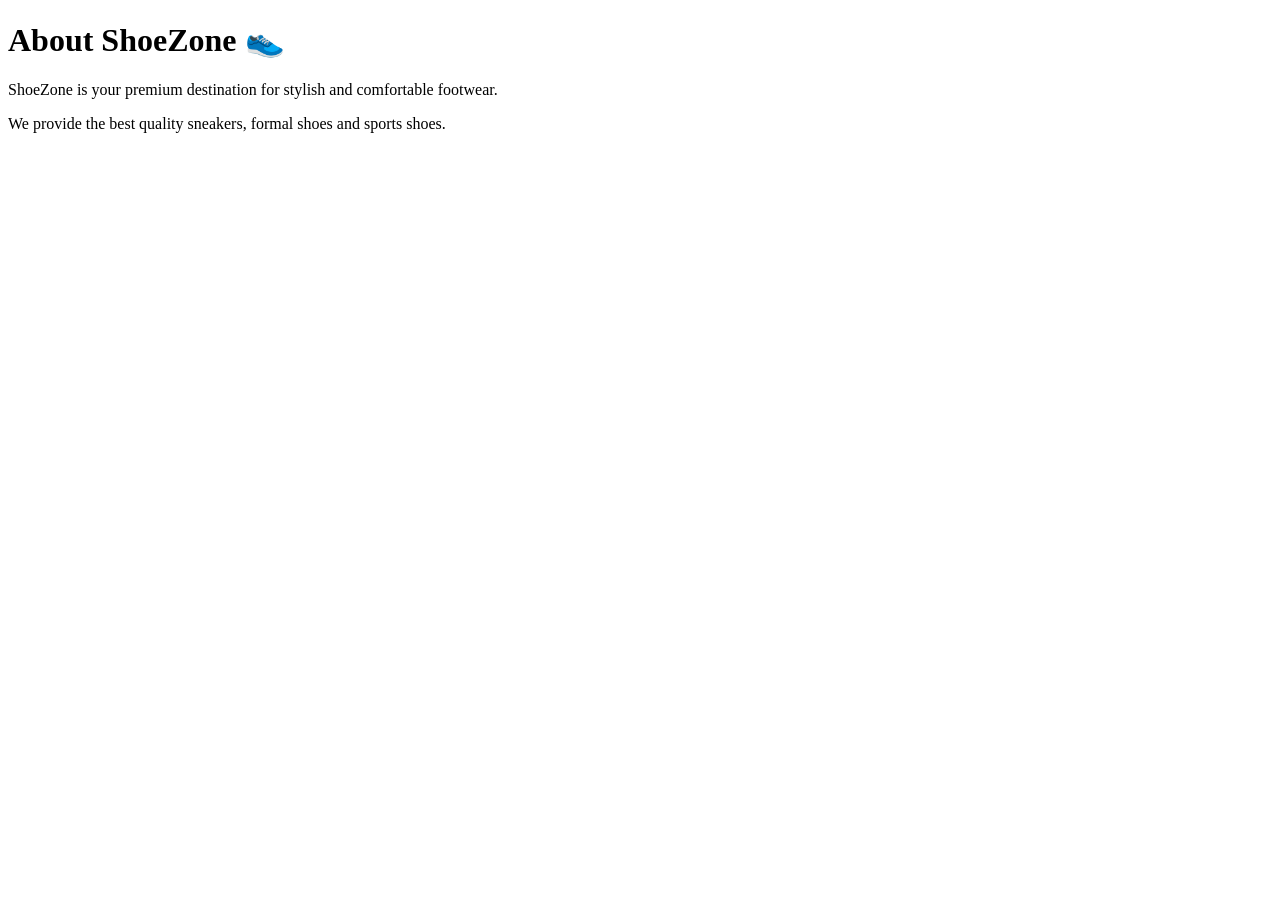
==== about.html @ 3f66221a "Add files via upload" ====
<!DOCTYPE html>

<html>
<head>
<title>About Us</title>
<link rel="stylesheet" href="style.css">
</head>

<body>

<div class="container">

<h1>About ShoeZone 👟</h1>

<p>
ShoeZone is your premium destination for stylish and comfortable footwear.
</p>

<p>
We provide the best quality sneakers, formal shoes and sports shoes.
</p>

</div>

</body>
</html>
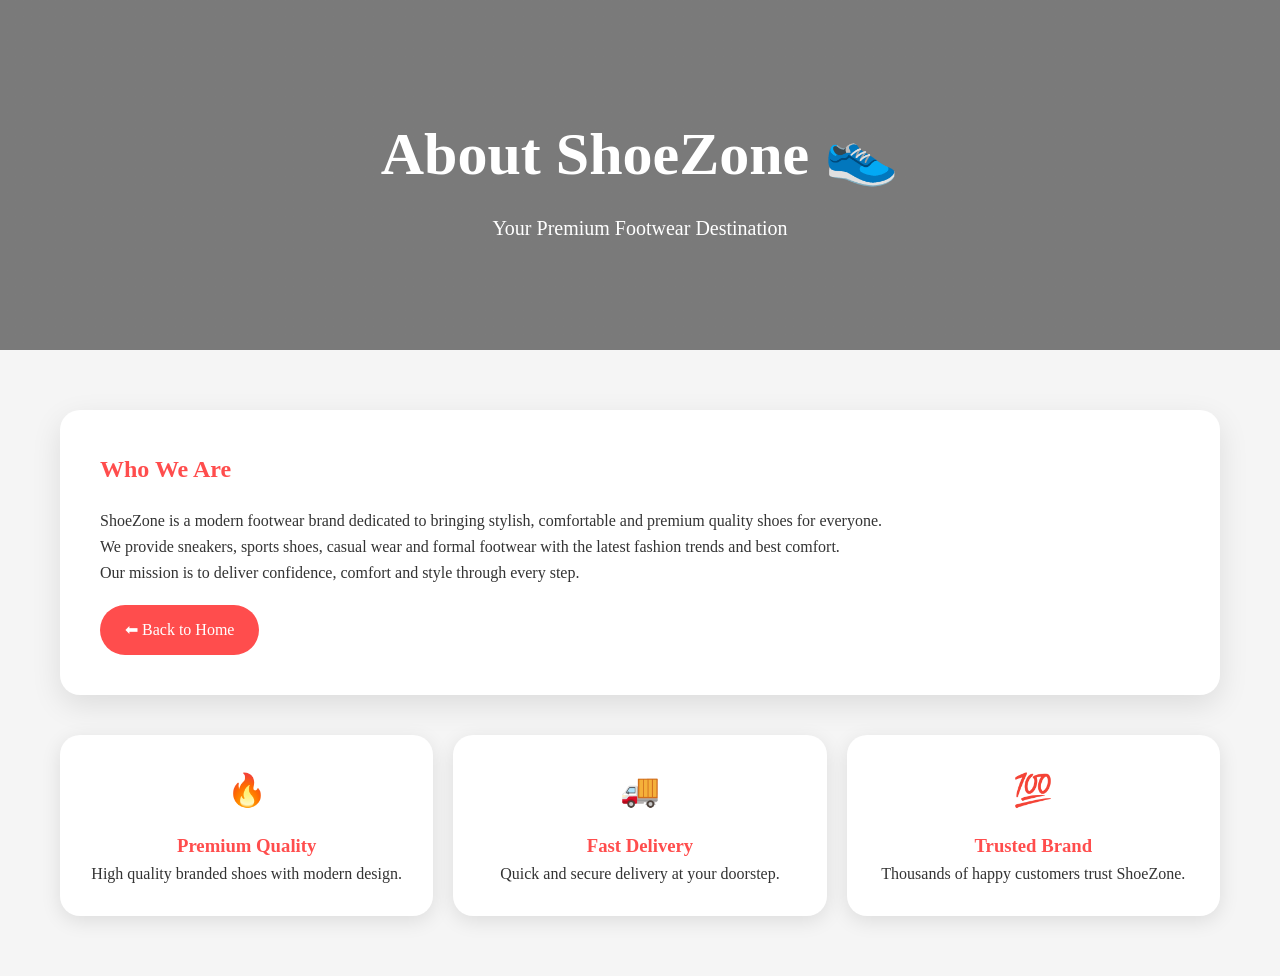
==== commit 59c6ff76: "Update about.html" ====
--- a/about.html
+++ b/about.html
@@ -1,24 +1,191 @@
 <!DOCTYPE html>
 
-<html>
+<html lang="en">
 <head>
-<title>About Us</title>
+<meta charset="UTF-8">
+<meta name="viewport" content="width=device-width, initial-scale=1.0">
+<title>About Us - ShoeZone</title>
+
 <link rel="stylesheet" href="style.css">
+
+<style>
+
+body{
+font-family:'Segoe UI';
+margin:0;
+padding:0;
+background:#f5f5f5;
+color:#333;
+}
+
+/* HERO */
+.about-hero{
+height:350px;
+background:linear-gradient(rgba(0,0,0,0.5),rgba(0,0,0,0.5)),
+url('https://images.unsplash.com/photo-1542291026-7eec264c27ff?q=80&w=1200');
+background-size:cover;
+background-position:center;
+display:flex;
+justify-content:center;
+align-items:center;
+text-align:center;
+color:white;
+}
+
+.about-hero h1{
+font-size:60px;
+margin-bottom:10px;
+}
+
+.about-hero p{
+font-size:20px;
+}
+
+/* MAIN */
+.about-container{
+max-width:1200px;
+margin:auto;
+padding:60px 20px;
+}
+
+/* BOX */
+.about-box{
+background:white;
+padding:40px;
+border-radius:20px;
+box-shadow:0 10px 30px rgba(0,0,0,0.1);
+margin-bottom:40px;
+}
+
+.about-box h2{
+color:#ff4d4d;
+margin-bottom:20px;
+}
+
+/* FEATURES */
+.features{
+display:grid;
+grid-template-columns:repeat(auto-fit,minmax(250px,1fr));
+gap:20px;
+}
+
+.feature-card{
+background:white;
+padding:30px;
+border-radius:20px;
+text-align:center;
+box-shadow:0 5px 20px rgba(0,0,0,0.1);
+transition:.3s;
+}
+
+.feature-card:hover{
+transform:translateY(-10px);
+}
+
+.feature-card h3{
+margin-top:15px;
+color:#ff4d4d;
+}
+
+/* BUTTON */
+.back-btn{
+display:inline-block;
+margin-top:20px;
+padding:12px 25px;
+background:#ff4d4d;
+color:white;
+text-decoration:none;
+border-radius:30px;
+transition:.3s;
+}
+
+.back-btn:hover{
+background:#e63c3c;
+}
+
+</style>
+
 </head>
 
 <body>
 
-<div class="container">
+<!-- HERO -->
+
+<section class="about-hero">
+
+<div>
 
 <h1>About ShoeZone 👟</h1>
 
+<p>Your Premium Footwear Destination</p>
+
+</div>
+
+</section>
+
+<!-- CONTENT -->
+
+<div class="about-container">
+
+<div class="about-box">
+
+<h2>Who We Are</h2>
+
 <p>
-ShoeZone is your premium destination for stylish and comfortable footwear.
+ShoeZone is a modern footwear brand dedicated to bringing stylish,
+comfortable and premium quality shoes for everyone.
 </p>
 
 <p>
-We provide the best quality sneakers, formal shoes and sports shoes.
+We provide sneakers, sports shoes, casual wear and formal footwear
+with the latest fashion trends and best comfort.
 </p>
+
+<p>
+Our mission is to deliver confidence, comfort and style through every step.
+</p>
+
+<a href="index.html" class="back-btn">
+⬅ Back to Home
+</a>
+
+</div>
+
+<!-- FEATURES -->
+
+<div class="features">
+
+<div class="feature-card">
+
+<h1>🔥</h1>
+
+<h3>Premium Quality</h3>
+
+<p>High quality branded shoes with modern design.</p>
+
+</div>
+
+<div class="feature-card">
+
+<h1>🚚</h1>
+
+<h3>Fast Delivery</h3>
+
+<p>Quick and secure delivery at your doorstep.</p>
+
+</div>
+
+<div class="feature-card">
+
+<h1>💯</h1>
+
+<h3>Trusted Brand</h3>
+
+<p>Thousands of happy customers trust ShoeZone.</p>
+
+</div>
+
+</div>
 
 </div>
 
--- a/style.css
+++ b/style.css
@@ -0,0 +1,496 @@
+* {
+    margin: 0;
+    padding: 0;
+    box-sizing: border-box;
+}
+
+body {
+    font-family: 'Arial', sans-serif;
+    line-height: 1.6;
+    color: #333;
+}
+
+.container {
+    max-width: 1200px;
+    margin: 0 auto;
+    padding: 0 20px;
+}
+
+/* Header */
+.header {
+    background: #fff;
+    box-shadow: 0 2px 10px rgba(0,0,0,0.1);
+    position: fixed;
+    top: 0;
+    width: 100%;
+    z-index: 1000;
+}
+
+.nav {
+    display: flex;
+    justify-content: space-between;
+    align-items: center;
+    padding: 1rem 0;
+}
+
+.logo {
+    font-size: 1.8rem;
+    font-weight: bold;
+    color: #e74c3c;
+    text-decoration: none;
+}
+
+.nav-menu {
+    display: flex;
+    list-style: none;
+    gap: 2rem;
+}
+
+.nav-link {
+    text-decoration: none;
+    color: #333;
+    font-weight: 500;
+    transition: color 0.3s;
+}
+
+.nav-link:hover {
+    color: #e74c3c;
+}
+
+.header-actions {
+    display: flex;
+    gap: 1rem;
+    align-items: center;
+}
+
+.cart-icon {
+    position: relative;
+    font-size: 1.5rem;
+    cursor: pointer;
+    color: #333;
+}
+
+.cart-count {
+    position: absolute;
+    top: -8px;
+    right: -8px;
+    background: #e74c3c;
+    color: white;
+    border-radius: 50%;
+    width: 20px;
+    height: 20px;
+    display: flex;
+    align-items: center;
+    justify-content: center;
+    font-size: 0.8rem;
+}
+
+/* Search Overlay */
+.search-overlay {
+    position: fixed;
+    top: 0;
+    left: 0;
+    width: 100%;
+    height: 100%;
+    background: rgba(0,0,0,0.8);
+    display: none;
+    z-index: 2000;
+    align-items: center;
+    justify-content: center;
+}
+
+.search-container {
+    position: relative;
+    width: 90%;
+    max-width: 500px;
+}
+
+#searchInput {
+    width: 100%;
+    padding: 1rem 3rem 1rem 1rem;
+    font-size: 1.2rem;
+    border: none;
+    border-radius: 50px;
+    outline: none;
+}
+
+.close-search {
+    position: absolute;
+    right: 10px;
+    top: 50%;
+    transform: translateY(-50%);
+    background: none;
+    border: none;
+    font-size: 1.5rem;
+    color: white;
+    cursor: pointer;
+}
+
+/* Hero Section */
+.hero {
+    height: 100vh;
+    background: linear-gradient(135deg, #667eea 0%, #764ba2 100%);
+    display: flex;
+    align-items: center;
+    justify-content: center;
+    text-align: center;
+    color: white;
+    margin-top: 80px;
+}
+
+.hero-content h1 {
+    font-size: 4rem;
+    margin-bottom: 1rem;
+    animation: fadeInUp 1s ease;
+}
+
+.hero-content p {
+    font-size: 1.5rem;
+    margin-bottom: 2rem;
+    animation: fadeInUp 1s ease 0.2s both;
+}
+
+.cta-btn {
+    display: inline-block;
+    background: #e74c3c;
+    color: white;
+    padding: 1rem 2rem;
+    text-decoration: none;
+    border-radius: 50px;
+    font-size: 1.2rem;
+    font-weight: bold;
+    transition: transform 0.3s, box-shadow 0.3s;
+    animation: fadeInUp 1s ease 0.4s both;
+}
+
+.cta-btn:hover {
+    transform: translateY(-3px);
+    box-shadow: 0 10px 30px rgba(231,76,60,0.4);
+}
+
+/* Products Section */
+.section {
+    padding: 5rem 0;
+}
+
+.section-title {
+    text-align: center;
+    font-size: 3rem;
+    margin-bottom: 3rem;
+    color: #333;
+}
+
+.filters {
+    display: flex;
+    justify-content: center;
+    gap: 1rem;
+    margin-bottom: 3rem;
+    flex-wrap: wrap;
+}
+
+.filter-btn {
+    padding: 0.8rem 1.5rem;
+    border: 2px solid #e74c3c;
+    background: transparent;
+    color: #e74c3c;
+    border-radius: 50px;
+    cursor: pointer;
+    font-weight: 500;
+    transition: all 0.3s;
+}
+
+.filter-btn.active,
+.filter-btn:hover {
+    background: #e74c3c;
+    color: white;
+}
+
+.products-grid {
+    display: grid;
+    grid-template-columns: repeat(auto-fit, minmax(300px, 1fr));
+    gap: 2rem;
+}
+
+.product-card {
+    background: white;
+    border-radius: 20px;
+    overflow: hidden;
+    box-shadow: 0 10px 30px rgba(0,0,0,0.1);
+    transition: transform 0.3s, box-shadow 0.3s;
+    cursor: pointer;
+}
+
+.product-card:hover {
+    transform: translateY(-10px);
+    box-shadow: 0 20px 40px rgba(0,0,0,0.2);
+}
+
+.product-image {
+    height: 250px;
+    overflow: hidden;
+    position: relative;
+}
+
+.product-image img {
+    width: 100%;
+    height: 100%;
+    object-fit: cover;
+    transition: transform 0.3s;
+}
+
+.product-card:hover .product-image img {
+    transform: scale(1.1);
+}
+
+.product-info {
+    padding: 1.5rem;
+}
+
+.product-category {
+    color: #e74c3c;
+    text-transform: uppercase;
+    font-size: 0.8rem;
+    font-weight: bold;
+    letter-spacing: 1px;
+}
+
+.product-name {
+    font-size: 1.5rem;
+    margin: 0.5rem 0;
+    color: #333;
+}
+
+.product-price {
+    font-size: 1.8rem;
+    font-weight: bold;
+    color: #e74c3c;
+}
+
+.add-to-cart {
+    width: 100%;
+    padding: 1rem;
+    background: #e74c3c;
+    color: white;
+    border: none;
+    border-radius: 10px;
+    font-size: 1rem;
+    font-weight: bold;
+    cursor: pointer;
+    margin-top: 1rem;
+    transition: background 0.3s;
+}
+
+.add-to-cart:hover {
+    background: #c0392b;
+}
+
+/* Cart Modal */
+.cart-modal {
+    position: fixed;
+    top: 0;
+    left: 0;
+    width: 100%;
+    height: 100%;
+    background: rgba(0,0,0,0.8);
+    display: none;
+    z-index: 3000;
+    align-items: center;
+    justify-content: center;
+}
+
+.cart-container {
+    background: white;
+    width: 90%;
+    max-width: 600px;
+    max-height: 80vh;
+    border-radius: 20px;
+    overflow: hidden;
+}
+
+.cart-header {
+    display: flex;
+    justify-content: space-between;
+    align-items: center;
+    padding: 1.5rem;
+    border-bottom: 1px solid #eee;
+}
+
+.close-cart {
+    background: none;
+    border: none;
+    font-size: 1.5rem;
+    cursor: pointer;
+}
+
+.cart-items {
+    padding: 1.5rem;
+    max-height: 400px;
+    overflow-y: auto;
+}
+
+.cart-item {
+    display: flex;
+    gap: 1rem;
+    padding: 1rem 0;
+    border-bottom: 1px solid #eee;
+}
+
+.cart-item img {
+    width: 80px;
+    height: 80px;
+    object-fit: cover;
+    border-radius: 10px;
+}
+
+.cart-item-info h4 {
+    margin-bottom: 0.5rem;
+}
+
+.cart-item-info p {
+    color: #666;
+    margin-bottom: 0.5rem;
+}
+
+.remove-item {
+    background: #e74c3c;
+    color: white;
+    border: none;
+    padding: 0.3rem 0.8rem;
+    border-radius: 5px;
+    cursor: pointer;
+    font-size: 0.8rem;
+}
+
+.cart-footer {
+    padding: 1.5rem;
+    border-top: 1px solid #eee;
+}
+
+.cart-total {
+    font-size: 1.5rem;
+    font-weight: bold;
+    margin-bottom: 1rem;
+    text-align: right;
+}
+
+.checkout-btn {
+    width: 100%;
+    padding: 1rem;
+    background: #27ae60;
+    color: white;
+    border: none;
+    border-radius: 10px;
+    font-size: 1.1rem;
+    font-weight: bold;
+    cursor: pointer;
+}
+
+/* Footer */
+.footer {
+    background: #333;
+    color: white;
+    padding: 3rem 0 1rem;
+}
+
+.footer-content {
+    display: grid;
+    grid-template-columns: repeat(auto-fit, minmax(250px, 1fr));
+    gap: 2rem;
+    margin-bottom: 2rem;
+}
+
+.footer-section h3,
+.footer-section h4 {
+    margin-bottom: 1rem;
+}
+
+.footer-section ul {
+    list-style: none;
+}
+
+.footer-section ul li {
+    margin-bottom: 0.5rem;
+}
+
+.footer-section a {
+    color: #ccc;
+    text-decoration: none;
+    transition: color 0.3s;
+}
+
+.footer-section a:hover {
+    color: #e74c3c;
+}
+
+.footer-bottom {
+    text-align: center;
+    padding-top: 2rem;
+    border-top: 1px solid #555;
+    color: #ccc;
+}
+
+/* Animations */
+@keyframes fadeInUp {
+    from {
+        opacity: 0;
+        transform: translateY(30px);
+    }
+    to {
+        opacity: 1;
+        transform: translateY(0);
+    }
+}
+
+/* Responsive */
+@media (max-width: 768px) {
+    .nav-menu {
+        display: none;
+    }
+    
+    .hero-content h1 {
+        font-size: 2.5rem;
+    }
+    
+    .section-title {
+        font-size: 2rem;
+    }
+}
+.container{
+max-width:1200px;
+margin:auto;
+padding:100px 20px;
+}
+
+.product-grid{
+display:flex;
+gap:20px;
+flex-wrap:wrap;
+justify-content:center;
+}
+
+.product-card{
+background:white;
+padding:20px;
+border-radius:15px;
+box-shadow:0 5px 15px rgba(0,0,0,0.1);
+text-align:center;
+width:250px;
+}
+
+.product-card img{
+width:100%;
+border-radius:10px;
+}
+
+button{
+background:#ff4d4d;
+color:white;
+padding:10px 20px;
+border:none;
+border-radius:20px;
+cursor:pointer;
+}
+
+.checkout-btn{
+margin-top:20px;
+}
